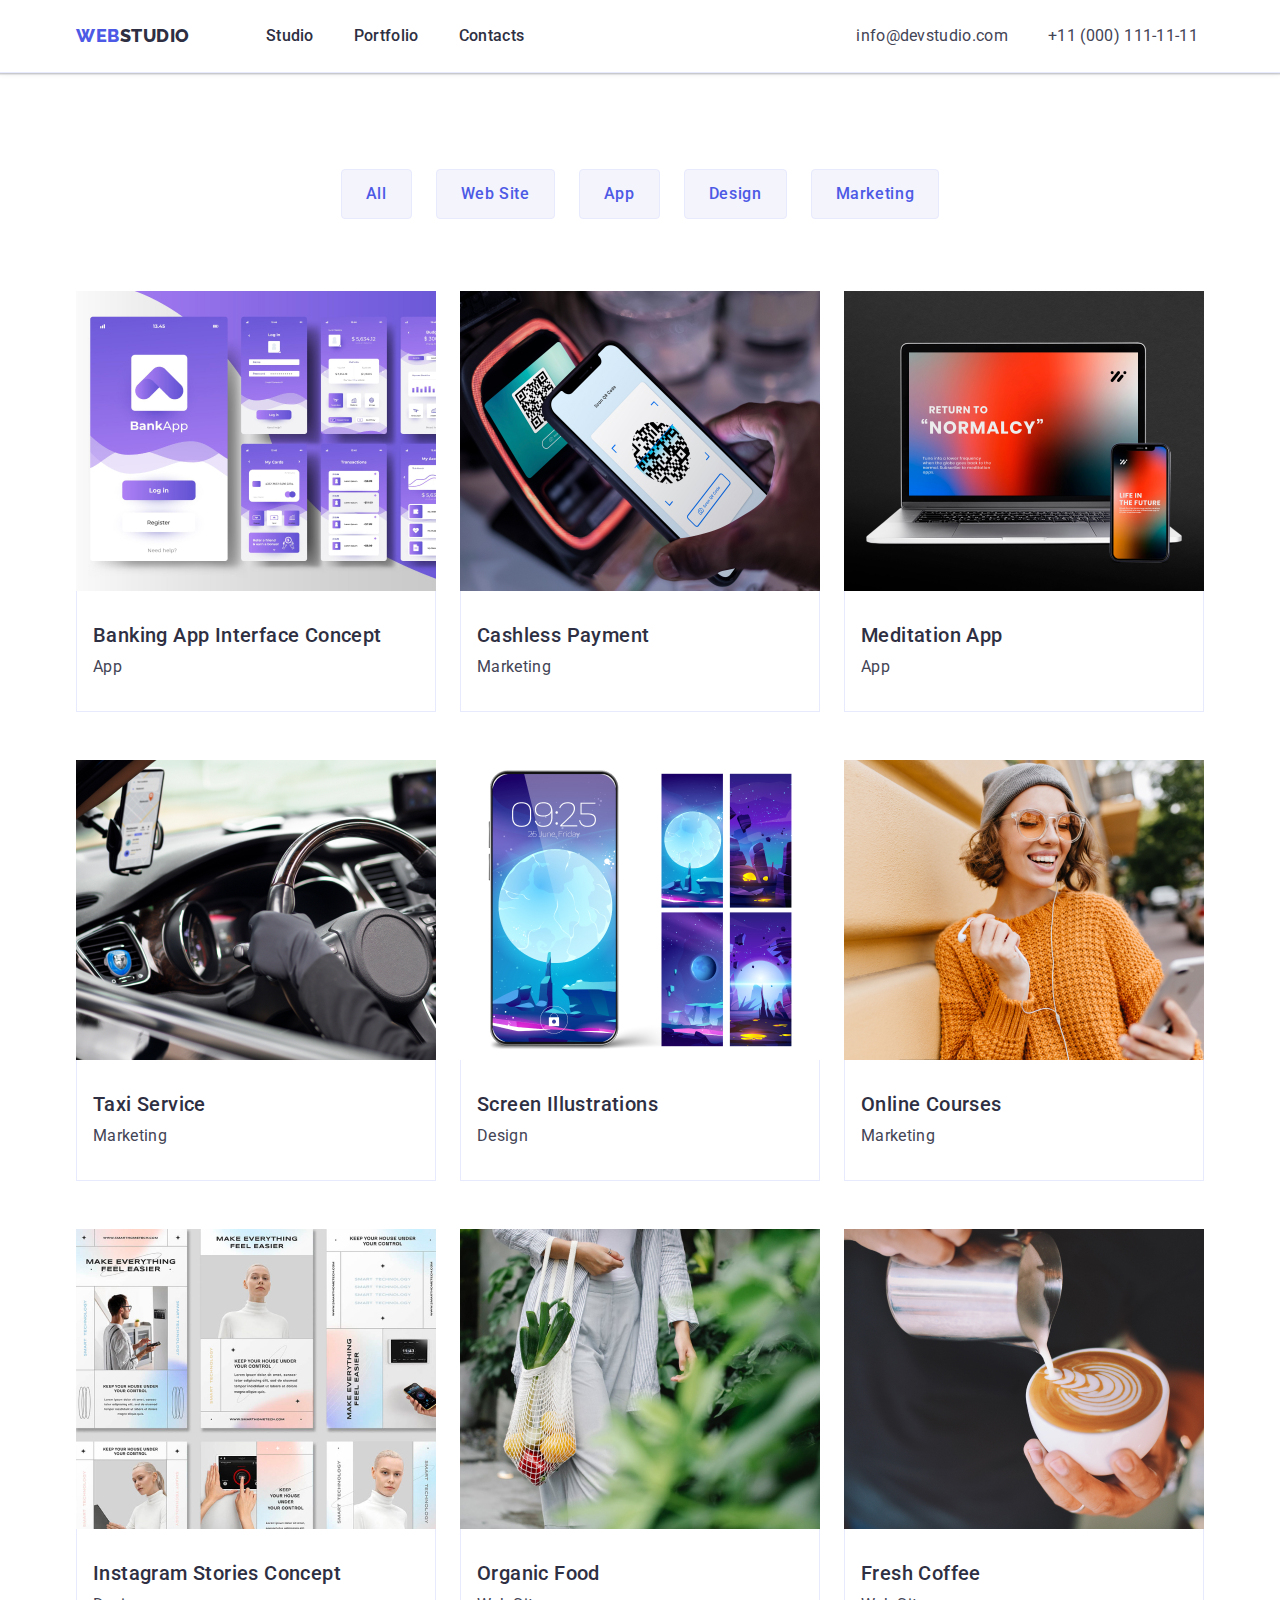
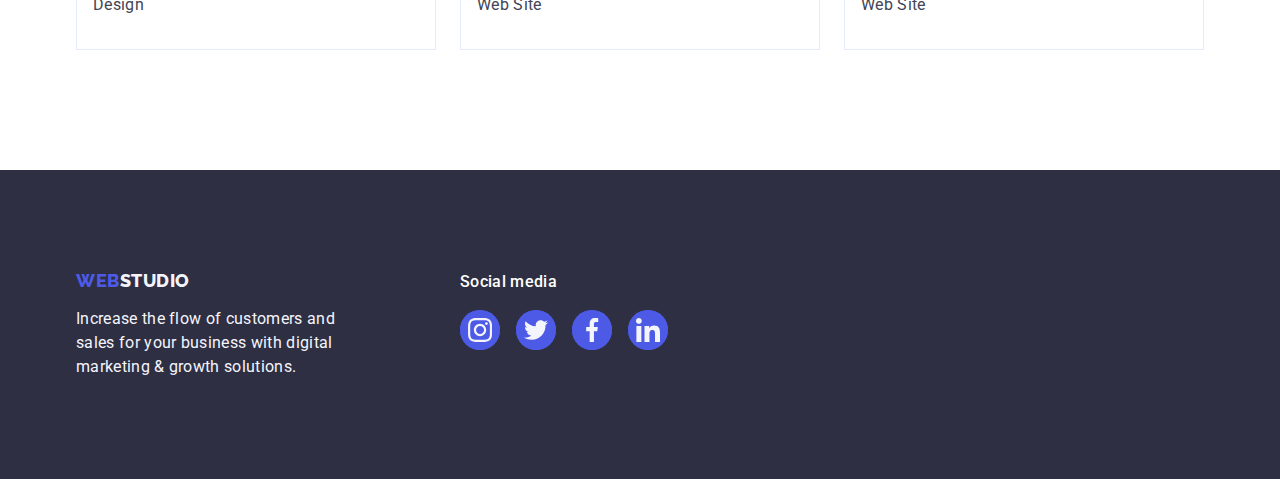
==== portfolio.html @ cf10dbf3 "Initial commit" ====
<!DOCTYPE html>
<html lang="en">
  <head>
    <meta charset="UTF-8" />
    <meta http-equiv="X-UA-Compatible" content="IE=edge" />
    <meta name="viewport" content="width=device-width, initial-scale=1.0" />
    <title>Portfolio</title>
    <link rel="preconnect" href="https://fonts.googleapis.com" />
    <link rel="preconnect" href="https://fonts.gstatic.com" crossorigin />
    <link
      href="https://fonts.googleapis.com/css2?family=Raleway:wght@800&family=Roboto:wght@400;500;700&display=swap"
      rel="stylesheet"
    />
    <link
      rel="stylesheet"
      href="https://cdnjs.cloudflare.com/ajax/libs/modern-normalize/1.1.0/modern-normalize.min.css"
    />
    <link rel="stylesheet" href="./css/styles.css" />
  </head>
  <body>
    <!-- ==================== Шапка сайта ==================== -->
    <header class="page-header">
      <div class="header-container container">
        <nav class="page-navigation">
          <a class="logo-header link" href="./index.html">Web<span class="web">Studio</span></a>
          <ul class="menu list">
            <li class="link-navigation">
              <a class="menu-link link" href="./index.html">Studio</a>
            </li>
            <li class="link-navigation">
              <a class="menu-link link" href="./portfolio.html">Portfolio</a>
            </li>
            <li class="link-navigation">
              <a class="menu-link link" href="">Contacts</a>
            </li>
          </ul>
        </nav>
        <address class="address">
          <ul class="address-all list">
            <li>
              <a class="contact link tell" href="mailto:info@devstudio.com">info@devstudio.com</a>
            </li>
            <li>
              <a class="contact link mail" href="tel:+110001111111">+11 (000) 111-11-11</a>
            </li>
          </ul>
        </address>
      </div>
    </header>

    <main>
      <section class="main">
        <!-- ==================== Главное окно ==================== -->
        <!-- Фильтр -->
        <div class="container">
          <h1 hidden class="advantages-invisible">Портфолио</h1>
          <ul class="list btn-nav">
            <li><button class="filter-btn" type="button">All</button></li>
            <li><button class="filter-btn" type="button">Web Site</button></li>
            <li><button class="filter-btn" type="button">App</button></li>
            <li><button class="filter-btn" type="button">Design</button></li>
            <li><button class="filter-btn" type="button">Marketing</button></li>
          </ul>
          <!-- Портфолио -->

          <ul class="list card-menu">
            <li class="border">
              <a class="link card-link" href=""
                ><img src="./images/banking-app.jpg" alt="Interface" width="360" />
                <div class="description">
                  <h2 class="team-name-portfolio">Banking App Interface Concept</h2>
                  <p class="team-prof-portfolio">App</p>
                </div></a
              >
            </li>

            <li class="border">
              <a class="link card-link" href=""
                ><img src="./images/cashless-payment.jpg" alt="payment" width="360" />
                <div class="description">
                  <h2 class="team-name-portfolio">Cashless Payment</h2>
                  <p class="team-prof-portfolio">Marketing</p>
                </div></a
              >
            </li>

            <li class="border">
              <a class="link card-link" href=""
                ><img src="./images/meditation-app.jpg" alt="meditation" width="360" />
                <div class="description">
                  <h2 class="team-name-portfolio">Meditation App</h2>
                  <p class="team-prof-portfolio">App</p>
                </div></a
              >
            </li>

            <li class="border">
              <a class="link card-link" href=""
                ><img src="./images/taxi-service.jpg" alt="taxi" width="360" />
                <div class="description">
                  <h2 class="team-name-portfolio">Taxi Service</h2>
                  <p class="team-prof-portfolio">Marketing</p>
                </div></a
              >
            </li>

            <li class="border">
              <a class="link card-link" href=""
                ><img src="./images/screen-illustrations.jpg" alt="screen" width="360" />
                <div class="description">
                  <h2 class="team-name-portfolio">Screen Illustrations</h2>
                  <p class="team-prof-portfolio">Design</p>
                </div></a
              >
            </li>

            <li class="border">
              <a class="link card-link" href=""
                ><img src="./images/online-courses.jpg" alt="online" width="360" />
                <div class="description">
                  <h2 class="team-name-portfolio">Online Courses</h2>
                  <p class="team-prof-portfolio">Marketing</p>
                </div></a
              >
            </li>

            <li class="border">
              <a class="link card-link" href=""
                ><img src="./images/instagram-stories.jpg" alt="stories" width="360" />
                <div class="description">
                  <h2 class="team-name-portfolio">Instagram Stories Concept</h2>
                  <p class="team-prof-portfolio">Design</p>
                </div></a
              >
            </li>

            <li class="border">
              <a class="link card-link" href=""
                ><img src="./images/organic-food.jpg" alt="food" width="360" />
                <div class="description">
                  <h2 class="team-name-portfolio">Organic Food</h2>
                  <p class="team-prof-portfolio">Web Site</p>
                </div></a
              >
            </li>

            <li class="border">
              <a class="link card-link" href=""
                ><img src="./images/fresh-coffee.jpg" alt="coffee" width="360" />
                <div class="description">
                  <h2 class="team-name-portfolio">Fresh Coffee</h2>
                  <p class="team-prof-portfolio">Web Site</p>
                </div></a
              >
            </li>
          </ul>
        </div>
      </section>
    </main>
    <!-- ==================== Подвал ==================== -->
    <footer class="footer">
      <div class="container footer-main">
        <div class="footer-box">
          <a class="footer-logo link" href="./index.html"
            >Web<span class="studio-footer">Studio</span></a
          >
          <p class="footer-text">
            Increase the flow of customers and sales for your business with digital marketing &
            growth solutions.
          </p>
        </div>

        <!-- ========================================== -->
        <div class="footer-icon-cont">
          <p class="footer-title-social">Social media</p>

          <ul class="footer-list list">
            <li class="footer-item">
              <a href="" class="footer-link">
                <svg class="footer-icon" aria-label="customers" width="24" height="24">
                  <use href="./images/icons.svg#icon-instagram"></use>
                </svg>
              </a>
            </li>
            <li class="footer-item">
              <a href="" class="footer-link">
                <svg class="footer-icon" aria-label="customers" width="24" height="24">
                  <use href="./images/icons.svg#icon-twitter"></use>
                </svg>
              </a>
            </li>
            <li class="footer-item">
              <a href="" class="footer-link">
                <svg class="footer-icon" aria-label="customers" width="24" height="24">
                  <use href="./images/icons.svg#icon-facebook"></use>
                </svg>
              </a>
            </li>
            <li class="footer-item">
              <a href="" class="footer-link">
                <svg class="footer-icon" aria-label="customers" width="24" height="24">
                  <use href="./images/icons.svg#icon-linkedin"></use>
                </svg>
              </a>
            </li>
          </ul>
        </div>
      </div>
    </footer>
  </body>
</html>
---- css/styles.css ----
:root {
 --title-color: #2E2F42; /*Цвет заголовков,*/
 --link-color: #404BBF;  /*Цвет ссылок */
 --button-color: #4D5AE5; /*Активная кнопка*/
 --footer-text-color: #F4F4FD; /* Цвет текста футера*/
 --hero-color: #FFFFFF;
 --main-color-text:#434455;
}

.list {
    list-style: none;     /*точки*/
}

.link {
    text-decoration: none;     /*подчёркивание*/
}

body{
    font-family: 'Roboto', sans-serif;
    color: var(--main-color-text);
    background-color: var(--hero-color);
}
/* ========================= СБРОС СТИЛЕЙ БРАУЗЕРА ========================= */
h1,
h2,
h3,
p{
    margin-top: 0;
    margin-bottom: 0;
}
ul,ol {
    margin-top: 0;
    margin-bottom: 0;
    padding-left: 0;
}

img {
    display: block;
    max-width: 100%;
    height: auto;
}

.container {
    width: 1158px;
    margin-left: auto;
    margin-right: auto;
    padding-left: 15px;
    padding-right: 15px;
    
}

.section {
    padding-top: 120px;
    padding-bottom: 120px;
    
}

/* ===================================================================== */
/* ========================= ГЛАВНАЯ СТРАНИЦА  ========================= */
/* ===================================================================== */

/* ========================= Шапка сайта ========================= */
.logo, .logo-header {
font-family: 'Raleway', sans-serif;
font-style: normal;
font-weight: 800;
font-size: 18px;
line-height: 1.17;

align-items: center;
letter-spacing: 0.03em;
text-transform: uppercase;
color: var(--button-color);
}
.web {
font-family: 'Raleway', sans-serif;
font-weight: 800;
font-size: 18px;
line-height: 1.17;

align-items: center;
letter-spacing: 0.03em;
text-transform: uppercase;
color: var(--title-color);
}
.hero{
    background-color: var(--title-color);
    padding-top: 188px;
    padding-bottom: 188px;
}

.menu-link {
font-weight: 500;
font-size: 16px;
line-height: 1.5;
letter-spacing: 0.02em;
color: var(--title-color);
padding: 24px 0;

}
.menu-link:hover,
.menu-link:focus {
color: var(--link-color);
}

.page-header {
    display: flex;
    border-bottom: 1px solid #e7e9fc;
    padding: 24px 0px;
    box-shadow:0px 2px 1px rgba(46, 47, 66, 0.08),
        0px 1px 1px rgba(46, 47, 66, 0.16),
        0px 1px 6px rgba(46, 47, 66, 0.08);
}

.header-container {
    display: flex;
    align-items: center;
    
    
}

.page-navigation {
    display: flex;
    align-items: center;
    
}
.menu {
    display: flex;
    gap: 40px;
    
}

.address {
    align-items: center;
    
    
}
.address-all {
    display: flex;
    gap: 40px;
    /* justify-content: end; */
}

.logo {
    display: flex;
    /* margin-right: 76px; */
}
.logo-header {
    display: flex;
    margin-right: 76px;
}

.contact {
    display: flex;
    align-items: center;
    gap: 40px;
}
.tell {
    margin-left: 332px;
}

/* .link-navigation {
padding: 24px 0;
} */


/* ============================================================================= */
.address {
font-style: normal;
}


.contact {
font-size: 16px;
line-height: 1.5;
letter-spacing: 0.02em;
color: var(--main-color-text);
}
.contact:hover,
.contact:focus {
 color:var(--link-color);
}
/* ============================================================================= */
/* ========================= /Шапка сайта ========================= */

/* ========================= Главное окно ========================= */

.hero-btn {
font-family: 'Roboto', sans-serif;
font-weight: 500;
font-size: 16px;
line-height: 1.5;
align-items: center;
letter-spacing: 0.04em;
color: var(--hero-color);
background-color:var(--button-color);
cursor: pointer;
margin-left: auto;
margin-right: auto;
border: none;
display: block; 
min-width: 169px;
height: 56px;
border-radius: 4px;
padding-left: 32px;
padding-right: 32px;
padding-top: 16px;
padding-bottom: 16px;
min-width: 169px;
height: 56px;
}

.hero-btn:hover,
.hero-btn:focus {
background-color: var(--link-color);
}
.hero-title {  
font-weight: 700;
font-size: 56px;
line-height: 1.07;
text-align: center;
letter-spacing: 0.02em;
color: var(--hero-color);
}

.hero-title  {
    max-width: 496px;
    margin-left: auto;
    margin-right: auto;
    margin-bottom: 48px;
    
}

.hero {
    background-image: linear-gradient(rgba(46, 47, 66, 0.7),rgba(46, 47, 66, 0.7)),
            url('../images/bg.jpg');
        background-size: cover;
        max-width: 1440px;
            background-repeat: no-repeat;
            background-position: center;
            margin: 0 auto;
}


/* ========================= / Главное окно ========================= */

/* =========================  Преимущества ========================= */
.advantages-title {    
font-weight: 500;
font-size: 20px;
line-height: 1.2;
letter-spacing: 0.02em;
color: var(--title-color); /*#2E2F42*/
margin-bottom: 8px;
}

.advantages-text {
font-size: 16px;
line-height: 1.5;
letter-spacing: 0.02em;
color: var(--main-color-text);
}

.advantages-list {
display: flex;
gap: 24px;  
}
    
.advantages {
padding-top: 120px;
padding-bottom: 120px;
}

.first-element {
    flex-basis: calc((100% - 72px) / 4);
}

.advantages-icon {
    display: flex;
    justify-content: center;
    align-items: center;
    
    
}

.advantages-icon-img {
    display: flex;
    width: 264px;
    height: 112px;
    align-items: center;
    justify-content: center;
    background-color: #F4F4FD;
    border-radius: 4px;
    margin-bottom: 8px;
}

/* ========================= / Преимущества ========================= */

/* ========================= Примеры работ ========================= */
.examples-title {                
font-weight: 700;
font-size: 36px;
line-height: 1.11;   
text-align: center;
letter-spacing: 0.02em;
text-transform: capitalize;          
color: var(--title-color);

margin-bottom: 72px;
padding-top: 0;
}
.examples-img {
    display: flex;
    gap: 24px;
}
.examples-height {
    padding-top: 0;
}
.examples {
    padding-bottom: 120px;
}
.examples-link {
    flex-basis: calc((100% - 48px) / 3)
}

/* ========================= / Примеры работ ========================= */

/* ========================= Команда ========================= */
.info {
    /* padding: 32px 16px; */
    padding: 32px 0;
}

.team {
background-color: var(--footer-text-color);  
padding: 120px 0;
}
.team-title {    
font-weight: 700;
font-size: 36px;
line-height: 1.11;    
text-align: center;
letter-spacing: 0.02em;
text-transform: capitalize;
color: var(--title-color);

margin-bottom: 72px;

}
.card {
    background-color: var(--hero-color);
    border-radius: 0px 0px 4px 4px;
    box-shadow: 0px 1px 6px rgba(46, 47, 66, 0.08), 0px 1px 1px rgba(46, 47, 66, 0.16), 0px 2px 1px rgba(46, 47, 66, 0.08);
}

.team-name {
font-weight: 500;
font-size: 20px;
line-height: 1.2;
text-align: center;
letter-spacing: 0.02em;
color: var(--title-color);
text-align: center;
margin-bottom: 8px;
}

.team-name-portfolio {
font-weight: 500;
font-size: 20px;
line-height: 1.2;
letter-spacing: 0.02em;
color: var(--title-color);
margin-bottom: 8px;
}

.team-prof {
font-size: 16px;
line-height: 1.5;
text-align: center;
letter-spacing: 0.02em;
color: var(--main-color-text);
margin-bottom: 8px;
}

.team-prof-portfolio {
font-size: 16px;
    line-height: 1.5;
    
    letter-spacing: 0.02em;
    color: var(--main-color-text);
}

.card-team {
    gap: 24px;
    
}
.icon-list {
    display: flex;
    gap: 24px;
    justify-content: center;
    
}
.icon-list-item {
    /* flex-basis: calc((100% - 60px) / 3); */
    background-color: #4D5AE5;
    
}

.list-icon {
fill: #f4f4fd;
}

.icon-list-item {
display: flex;
justify-content: center;
align-items: center;
width: 40px;
height: 40px;
border-radius: 50%;
}
.icon-list-link {
display: flex;
justify-content: center;
align-items: center;
width: 100%;
height: 100%;
background-color:#4d5ae5;
border-radius: 50%;
}

.icon-list-link:hover,
.icon-list-link:focus {
    background-color: #404bbf;
}


/* ========================= / Команда ========================= */

/* ========================= customers ========================= */

.customers {
padding-top: 120px;
padding-bottom: 120px;
}


.customers-title {
    font-weight: 700;
    font-size: 36px;
    line-height: 1.1;
    text-align: center;
    letter-spacing: 0.02em;
    text-transform: capitalize;
    /* margin-top: 120px; */
    margin-bottom: 72px;
    color: var(--title-color);
}

.customers-list {
    display: flex;
    /* justify-content: center;
    align-items: center; */
    gap: 24px;
    
    
}
.customers-item {
    display: flex;
    /* border: 1px solid #8E8F99; */
        width: 168px;
        height: 88px;
        
        justify-content: center;
        align-items: center;
        
}
.icon {
    display: flex;
    width: 100%;
    height: 100%;
    border: 1px solid #8e8f99;
    border-radius: 4px;
    align-items: center;
    justify-content: center;
    color: #8E8F99;
}

.icon:hover,
.icon:focus {
    border-color: #404bbf;
    color: #404bbf;
}


.customers-icon {
fill: currentColor;
}




/* ========================= Подвал ========================= */
.footer {  
    
    background-color: var(--title-color);
    padding: 100px 0;   
   
}

.footer-main {
    display: flex;
    align-items: baseline;
}

.footer-logo {    
    margin-bottom: 16px;
    display: inline-block;
    font-family: 'Raleway', sans-serif;
    font-style: normal;
    font-weight: 800;
    font-size: 18px;
    line-height: 1.17;
    align-items: center;
    letter-spacing: 0.03em;
    text-transform: uppercase;
    color: var(--button-color);
}

.footer-text {
    font-size: 16px;
    line-height: 1.5;
    letter-spacing: 0.02em;
    color: var(--footer-text-color);
    max-width: 264px;

}

.studio-footer {
font-family: 'Raleway',sans-serif;
font-weight: 800;
font-size: 18px;
line-height: 1.17;
display: flex;
align-items: center;
letter-spacing: 0.03em;
text-transform: uppercase;
color: var(--footer-text-color);
display: inline-block;
}

.footer-list {
    display: flex;
    justify-content: center;
    align-items: center;
    gap: 16px;
    
}

.footer-item {
    display: flex;
    justify-content: center;
    align-items: center;
    width: 40px;
    height: 40px;
    border-radius: 50%;
    background-color: #4D5AE5;
}

.footer-icon-cont {
    /* display: flex; */
    justify-content: center;
    align-items: baseline;
    /* flex-direction: row; */
}
.footer-box {
    /* display: flex; */
    align-items: baseline;
    margin-right: 120px
    /* gap: 120px */
}
    
.footer-title-social {
    display: block;
    box-sizing: border-box;
    font-family: 'Roboto';
    font-style: normal;
    font-weight: 500;
    font-size: 16px;
    line-height: 1.5;
    letter-spacing: 0.02em;
    color: #FFFFFF;
    margin-bottom: 16px;
    
}

.footer-link {
    display: flex;
    width: 100%;
    height: 100%;
    background-color: #4d5ae5;
    border-radius: 50%;
    align-items: center;
    justify-content: center;
}

.footer-link:hover,
.footer-link:focus {
    background-color: #31d0aa;
}

.footer-icon {
    fill: #f4f4fd;
}

/* ========================= / Подвал ========================= */

/* ===================================================================== */
/* ========================= / ГЛАВНАЯ СТРАНИЦА  ========================= */
/* ===================================================================== */


/* ===================================================================== */
/* ========================= ПОРТФОЛИО СТРАНИЦА  ========================= */
/* ===================================================================== */

.btn-nav {
    justify-content: center;
    display: flex;
    gap: 24px;
    margin-bottom: 72px;
    
}


.filter-btn { 
font-family: 'Roboto', sans-serif;
font-weight: 500;
font-size: 16px;
line-height: 1.5;
display: flex;
align-items: center;
text-align: center;
letter-spacing: 0.04em;          
color: var(--button-color);
background-color:var(--footer-text-color);
cursor: pointer;
border: 0px;
border-radius: 4px;
padding-left: 24px;
padding-right: 24px;
padding-top: 12px;
padding-bottom: 12px;
border: 1px solid #e7e9fc

}
.filter-btn:hover,
.filter-btn:focus {
    color: var(--hero-color);
    background-color: var(--link-color);
    border: 1px solid transparent;
    border: 1px solid transparent;
    box-shadow: 0px 3px 1px rgba(0, 0, 0, 0.1), 0px 2px 1px rgba(0, 0, 0, 0.08), 0px 2px 2px rgba(0, 0, 0, 0.12);
}

.start {
    /* justify-content: start; */
    text-align: start;
}

.card-menu {
display: flex;
flex-wrap: wrap;
column-gap: 24px;
row-gap: 48px;
}

.border {
width: calc((100% - 48px) / 3);
row-gap: 48px;

}

.main {
    padding-top: 96px;
    padding-bottom: 120px;
}
.description {
    padding: 32px 16px;
    border: 1px solid #e7e9fc;
    border-top: none;
}

.card-link {
    display: block;
}

.card-link:hover,
.card-link:focus {
    box-shadow:0px 1px 6px rgba(46, 47, 66, 0.08),
        0px 1px 1px rgba(46, 47, 66, 0.16),
        0px 2px 1px rgba(46, 47, 66, 0.08);
}
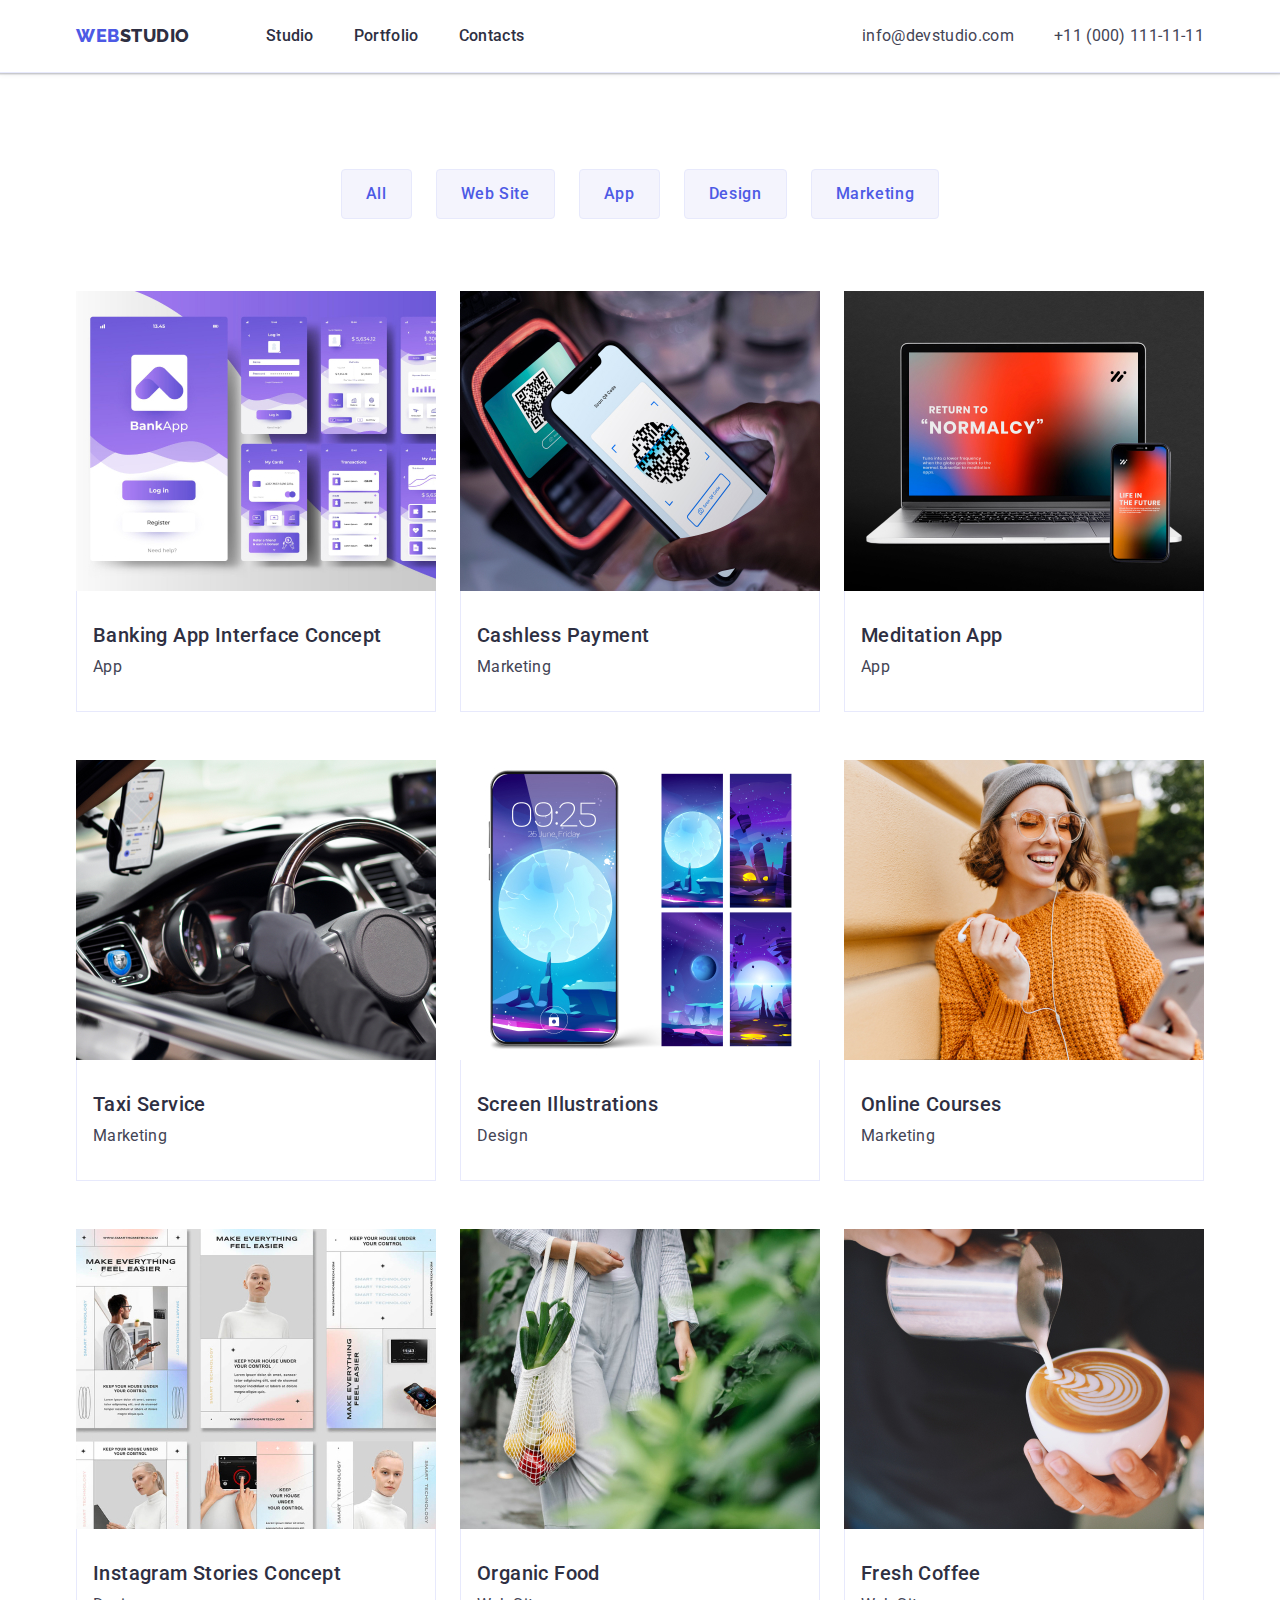
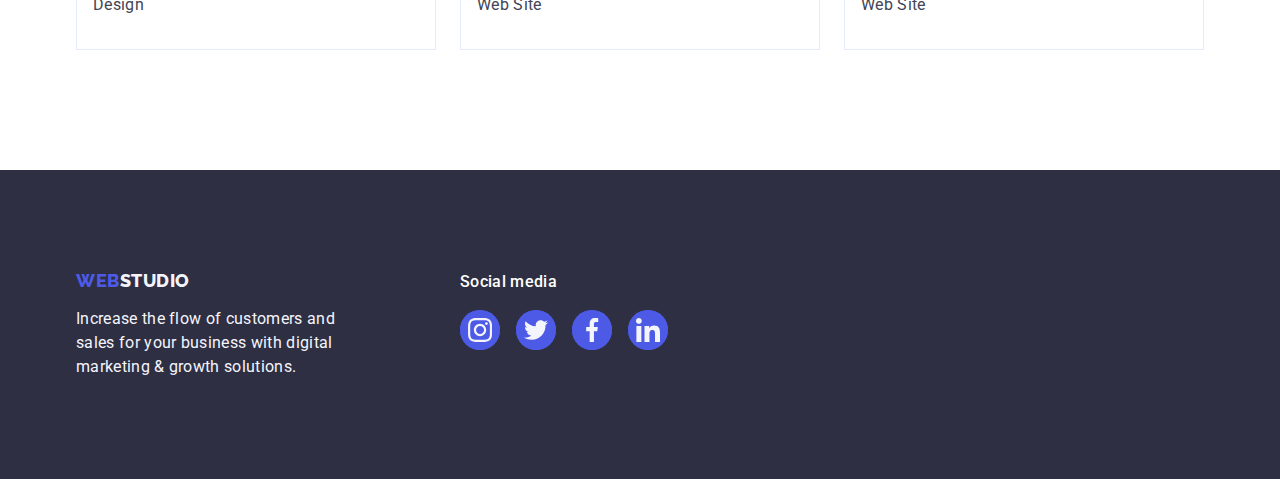
==== commit a45b013b: "correct 2" ====
--- a/portfolio.html
+++ b/portfolio.html
@@ -28,7 +28,7 @@
               <a class="menu-link link" href="./index.html">Studio</a>
             </li>
             <li class="link-navigation">
-              <a class="menu-link link" href="./portfolio.html">Portfolio</a>
+              <a class="menu-link link line" href="./portfolio.html">Portfolio</a>
             </li>
             <li class="link-navigation">
               <a class="menu-link link" href="">Contacts</a>
@@ -41,7 +41,7 @@
               <a class="contact link tell" href="mailto:info@devstudio.com">info@devstudio.com</a>
             </li>
             <li>
-              <a class="contact link mail" href="tel:+110001111111">+11 (000) 111-11-11</a>
+              <a class="contact link tell" href="tel:+110001111111">+11 (000) 111-11-11</a>
             </li>
           </ul>
         </address>
@@ -65,8 +65,15 @@
 
           <ul class="list card-menu">
             <li class="border">
-              <a class="link card-link" href=""
-                ><img src="./images/banking-app.jpg" alt="Interface" width="360" />
+              <a class="link card-link" href="#">
+                <div class="overlay-wrapper">
+                  <img src="./images/banking-app.jpg" alt="Interface" width="360" />
+                  <p class="overlay overlay-text">
+                    14 Stylish and User-Friendly App Design Concepts · Task Manager App · Calorie
+                    Tracker App · Exotic Fruit Ecommerce App · Cloud Storage App
+                  </p>
+                </div>
+
                 <div class="description">
                   <h2 class="team-name-portfolio">Banking App Interface Concept</h2>
                   <p class="team-prof-portfolio">App</p>
@@ -75,8 +82,15 @@
             </li>
 
             <li class="border">
-              <a class="link card-link" href=""
-                ><img src="./images/cashless-payment.jpg" alt="payment" width="360" />
+              <a class="link card-link" href="">
+                <div class="overlay-wrapper">
+                  <img src="./images/cashless-payment.jpg" alt="payment" width="360" />
+                  <p class="overlay overlay-text">
+                    14 Stylish and User-Friendly App Design Concepts · Task Manager App · Calorie
+                    Tracker App · Exotic Fruit Ecommerce App · Cloud Storage App
+                  </p>
+                </div>
+
                 <div class="description">
                   <h2 class="team-name-portfolio">Cashless Payment</h2>
                   <p class="team-prof-portfolio">Marketing</p>
@@ -85,8 +99,15 @@
             </li>
 
             <li class="border">
-              <a class="link card-link" href=""
-                ><img src="./images/meditation-app.jpg" alt="meditation" width="360" />
+              <a class="link card-link" href="">
+                <div class="overlay-wrapper">
+                  <img src="./images/meditation-app.jpg" alt="meditation" width="360" />
+                  <p class="overlay overlay-text">
+                    14 Stylish and User-Friendly App Design Concepts · Task Manager App · Calorie
+                    Tracker App · Exotic Fruit Ecommerce App · Cloud Storage App
+                  </p>
+                </div>
+
                 <div class="description">
                   <h2 class="team-name-portfolio">Meditation App</h2>
                   <p class="team-prof-portfolio">App</p>
@@ -95,8 +116,15 @@
             </li>
 
             <li class="border">
-              <a class="link card-link" href=""
-                ><img src="./images/taxi-service.jpg" alt="taxi" width="360" />
+              <a class="link card-link" href="">
+                <div class="overlay-wrapper">
+                  <img src="./images/taxi-service.jpg" alt="taxi" width="360" />
+                  <p class="overlay overlay-text">
+                    14 Stylish and User-Friendly App Design Concepts · Task Manager App · Calorie
+                    Tracker App · Exotic Fruit Ecommerce App · Cloud Storage App
+                  </p>
+                </div>
+
                 <div class="description">
                   <h2 class="team-name-portfolio">Taxi Service</h2>
                   <p class="team-prof-portfolio">Marketing</p>
@@ -105,8 +133,15 @@
             </li>
 
             <li class="border">
-              <a class="link card-link" href=""
-                ><img src="./images/screen-illustrations.jpg" alt="screen" width="360" />
+              <a class="link card-link" href="">
+                <div class="overlay-wrapper">
+                  <img src="./images/screen-illustrations.jpg" alt="screen" width="360" />
+                  <p class="overlay overlay-text">
+                    14 Stylish and User-Friendly App Design Concepts · Task Manager App · Calorie
+                    Tracker App · Exotic Fruit Ecommerce App · Cloud Storage App
+                  </p>
+                </div>
+
                 <div class="description">
                   <h2 class="team-name-portfolio">Screen Illustrations</h2>
                   <p class="team-prof-portfolio">Design</p>
@@ -115,8 +150,15 @@
             </li>
 
             <li class="border">
-              <a class="link card-link" href=""
-                ><img src="./images/online-courses.jpg" alt="online" width="360" />
+              <a class="link card-link" href="">
+                <div class="overlay-wrapper">
+                  <img src="./images/online-courses.jpg" alt="online" width="360" />
+                  <p class="overlay overlay-text">
+                    14 Stylish and User-Friendly App Design Concepts · Task Manager App · Calorie
+                    Tracker App · Exotic Fruit Ecommerce App · Cloud Storage App
+                  </p>
+                </div>
+
                 <div class="description">
                   <h2 class="team-name-portfolio">Online Courses</h2>
                   <p class="team-prof-portfolio">Marketing</p>
@@ -125,8 +167,14 @@
             </li>
 
             <li class="border">
-              <a class="link card-link" href=""
-                ><img src="./images/instagram-stories.jpg" alt="stories" width="360" />
+              <a class="link card-link" href="">
+                <div class="overlay-wrapper">
+                  <img src="./images/instagram-stories.jpg" alt="stories" width="360" />
+                  <p class="overlay overlay-text">
+                    14 Stylish and User-Friendly App Design Concepts · Task Manager App · Calorie
+                    Tracker App · Exotic Fruit Ecommerce App · Cloud Storage App
+                  </p>
+                </div>
                 <div class="description">
                   <h2 class="team-name-portfolio">Instagram Stories Concept</h2>
                   <p class="team-prof-portfolio">Design</p>
@@ -135,8 +183,15 @@
             </li>
 
             <li class="border">
-              <a class="link card-link" href=""
-                ><img src="./images/organic-food.jpg" alt="food" width="360" />
+              <a class="link card-link" href="">
+                <div class="overlay-wrapper">
+                  <img src="./images/organic-food.jpg" alt="food" width="360" />
+                  <p class="overlay overlay-text">
+                    14 Stylish and User-Friendly App Design Concepts · Task Manager App · Calorie
+                    Tracker App · Exotic Fruit Ecommerce App · Cloud Storage App
+                  </p>
+                </div>
+
                 <div class="description">
                   <h2 class="team-name-portfolio">Organic Food</h2>
                   <p class="team-prof-portfolio">Web Site</p>
@@ -145,8 +200,15 @@
             </li>
 
             <li class="border">
-              <a class="link card-link" href=""
-                ><img src="./images/fresh-coffee.jpg" alt="coffee" width="360" />
+              <a class="link card-link" href="">
+                <div class="overlay-wrapper">
+                  <img src="./images/fresh-coffee.jpg" alt="coffee" width="360" />
+                  <p class="overlay overlay-text">
+                    14 Stylish and User-Friendly App Design Concepts · Task Manager App · Calorie
+                    Tracker App · Exotic Fruit Ecommerce App · Cloud Storage App
+                  </p>
+                </div>
+
                 <div class="description">
                   <h2 class="team-name-portfolio">Fresh Coffee</h2>
                   <p class="team-prof-portfolio">Web Site</p>
--- a/css/styles.css
+++ b/css/styles.css
@@ -91,14 +91,17 @@
 }
 
 .menu-link {
+    
 font-weight: 500;
 font-size: 16px;
 line-height: 1.5;
 letter-spacing: 0.02em;
 color: var(--title-color);
 padding: 24px 0;
-
-}
+position: relative;
+transition: color 250ms cubic-bezier(0.4, 0, 0.2, 1);
+}
+
 .menu-link:hover,
 .menu-link:focus {
 color: var(--link-color);
@@ -115,61 +118,57 @@
 
 .header-container {
     display: flex;
-    align-items: center;
-    
-    
+    align-items: center;   
 }
 
 .page-navigation {
     display: flex;
     align-items: center;
-    
-}
+}
+
 .menu {
     display: flex;
     gap: 40px;
-    
-}
-
+}
+
+.logo {
+    display: flex;
+}
+
+.logo-header {
+    display: flex;
+    margin-right: 76px;
+}
+
+.line::after {
+    display: block;
+    color: #404bbf;
+    content: '';
+    position: absolute;
+    
+    left: 0;
+    bottom: -1px;
+    height: 4px;
+    background-color: #404bbf;
+    border-radius: 2px;
+    
+    transition: color 250ms cubic-bezier(0.4, 0, 0.2, 1);
+}
+
+
+
+
+/* ============================================================================= */
+.address-all {
+    display: flex;
+    gap: 40px;
+}
 .address {
-    align-items: center;
-    
-    
-}
-.address-all {
-    display: flex;
-    gap: 40px;
-    /* justify-content: end; */
-}
-
-.logo {
-    display: flex;
-    /* margin-right: 76px; */
-}
-.logo-header {
-    display: flex;
-    margin-right: 76px;
-}
-
-.contact {
-    display: flex;
-    align-items: center;
-    gap: 40px;
-}
-.tell {
-    margin-left: 332px;
-}
-
-/* .link-navigation {
-padding: 24px 0;
-} */
-
-
-/* ============================================================================= */
-.address {
-font-style: normal;
-}
-
+    display: flex;
+    margin-left: auto;
+    font-style: normal;
+    align-items: center;
+}
 
 .contact {
 font-size: 16px;
@@ -180,6 +179,18 @@
 .contact:hover,
 .contact:focus {
  color:var(--link-color);
+}
+
+.contact {
+    display: flex;
+    align-items: center;
+    gap: 40px;
+}
+
+.tell {
+    /* margin-left: 332px; */
+    gap: 40px;
+    transition: color 250ms cubic-bezier(0.4, 0, 0.2, 1);
 }
 /* ============================================================================= */
 /* ========================= /Шапка сайта ========================= */
@@ -209,6 +220,7 @@
 padding-bottom: 16px;
 min-width: 169px;
 height: 56px;
+transition: background-color 250ms cubic-bezier(0.4, 0, 0.2, 1);
 }
 
 .hero-btn:hover,
@@ -427,6 +439,7 @@
 height: 100%;
 background-color:#4d5ae5;
 border-radius: 50%;
+transition: background-color 250ms cubic-bezier(0.4, 0, 0.2, 1);
 }
 
 .icon-list-link:hover,
@@ -484,12 +497,15 @@
     align-items: center;
     justify-content: center;
     color: #8E8F99;
+    transition: border-color 250ms cubic-bezier(0.4, 0, 0.2, 1),
+        color 250ms cubic-bezier(0.4, 0, 0.2, 1);
 }
 
 .icon:hover,
 .icon:focus {
     border-color: #404bbf;
     color: #404bbf;
+    
 }
 
 
@@ -565,6 +581,7 @@
     height: 40px;
     border-radius: 50%;
     background-color: #4D5AE5;
+    transition: color 250ms cubic-bezier(0.4, 0, 0.2, 1), background-color 250ms cubic-bezier(0.4, 0, 0.2, 1);
 }
 
 .footer-icon-cont {
@@ -602,6 +619,7 @@
     border-radius: 50%;
     align-items: center;
     justify-content: center;
+    
 }
 
 .footer-link:hover,
@@ -651,9 +669,13 @@
 padding-right: 24px;
 padding-top: 12px;
 padding-bottom: 12px;
-border: 1px solid #e7e9fc
-
-}
+border: 1px solid #e7e9fc;
+transition: color 250ms cubic-bezier(0.4, 0, 0.2, 1),
+    background-color 250ms cubic-bezier(0.4, 0, 0.2, 1),
+    border-color 250ms cubic-bezier(0.4, 0, 0.2, 1),
+    box-shadow 250ms cubic-bezier(0.4, 0, 0.2, 1);;
+}
+
 .filter-btn:hover,
 .filter-btn:focus {
     color: var(--hero-color);
@@ -673,11 +695,13 @@
 flex-wrap: wrap;
 column-gap: 24px;
 row-gap: 48px;
+
 }
 
 .border {
 width: calc((100% - 48px) / 3);
 row-gap: 48px;
+transition: box-shadow 2000ms cubic-bezier(0.4, 0, 0.2, 1);
 
 }
 
@@ -693,6 +717,7 @@
 
 .card-link {
     display: block;
+    transition: box-shadow 250ms cubic-bezier(0.4, 0, 0.2, 1);
 }
 
 .card-link:hover,
@@ -700,4 +725,106 @@
     box-shadow:0px 1px 6px rgba(46, 47, 66, 0.08),
         0px 1px 1px rgba(46, 47, 66, 0.16),
         0px 2px 1px rgba(46, 47, 66, 0.08);
-}+}
+
+.overlay-wrapper {
+    position: relative;
+    overflow: hidden;
+}
+
+.overlay {
+    position: absolute;
+    top: 0;
+    left: 0;
+    height: 100%;
+    width: 100%;
+    padding: 15px;
+    background-color: #4D5AE5;
+    color: #FFFFFF;
+    transform: translateY(100%);
+    transition: transform 250ms cubic-bezier(0.4, 0, 0.2, 1);
+}
+
+.overlay-text {
+    font-style: normal;
+    font-weight: 400;
+    font-size: 16px;
+    line-height: 1.5;   
+    letter-spacing: 0.02em;        
+    color: #F4F4FD;
+    padding: 40px 32px;
+}
+
+/* .card-link :hover .overlay,
+.card-link :focus .overlay {
+  transform: translateY(0%);  
+} */
+
+.border :hover .overlay,
+.border :focus .overlay {
+    transform: translateY(0%);
+}
+
+.backdrop {
+    position: fixed;
+    top: 0;
+    left: 0;
+    width: 100%;
+    height: 100%;
+    background-color: rgba(46, 47, 66, 0.4);
+    opacity: 1;
+    visibility: visible;
+    pointer-events: auto;
+    transition: opacity 250ms cubic-bezier(0.4, 0, 0.2, 1), visibility 250ms cubic-bezier(0.4, 0, 0.2, 1);
+}
+
+.modal {
+    position: absolute;
+    top: 50%;
+    left: 50%;
+    transform: translate(-50%, -50%);
+    width: 408px;
+    /* height: 584px; */
+    min-height: 576px;
+    background-color: #FCFCFC;
+    box-shadow:0px 1px 1px rgba(0, 0, 0, 0.14),
+        0px 1px 3px rgba(0, 0, 0, 0.12),
+        0px 2px 1px rgba(0, 0, 0, 0.2);
+    border-radius: 4px;
+    transition: transform 250ms cubic-bezier(0.4, 0, 0.2, 1);
+}
+.modal-close-btn {
+    position: absolute;
+    top: 24px;
+    right: 24px;
+    padding: 0;
+    display: flex;
+    align-items: center;
+    justify-content: center;
+    width: 24px;
+    height: 24px;
+    background-color: #E7E9FC;
+    border: 1px solid rgba(0, 0, 0, 0.1);
+    border-radius: 50%;
+    padding-left: 0;
+    padding-right: 0;
+    cursor: pointer;
+    transition: background-color 250ms cubic-bezier(0.4, 0, 0.2, 1), border 250ms cubic-bezier(0.4, 0, 0.2, 1);
+}
+
+.modal-close-btn:hover,
+.modal-close-btn:focus {
+    background-color: #404BBF;
+    fill: #FFFFFF;
+    border: none;
+}
+
+.is-hidden {
+    opacity: 0;
+    visibility: hidden;
+    pointer-events: none;
+
+}
+.modal-close-icon {
+    transition: fill 250ms cubic-bezier(0.4, 0, 0.2, 1);
+}
